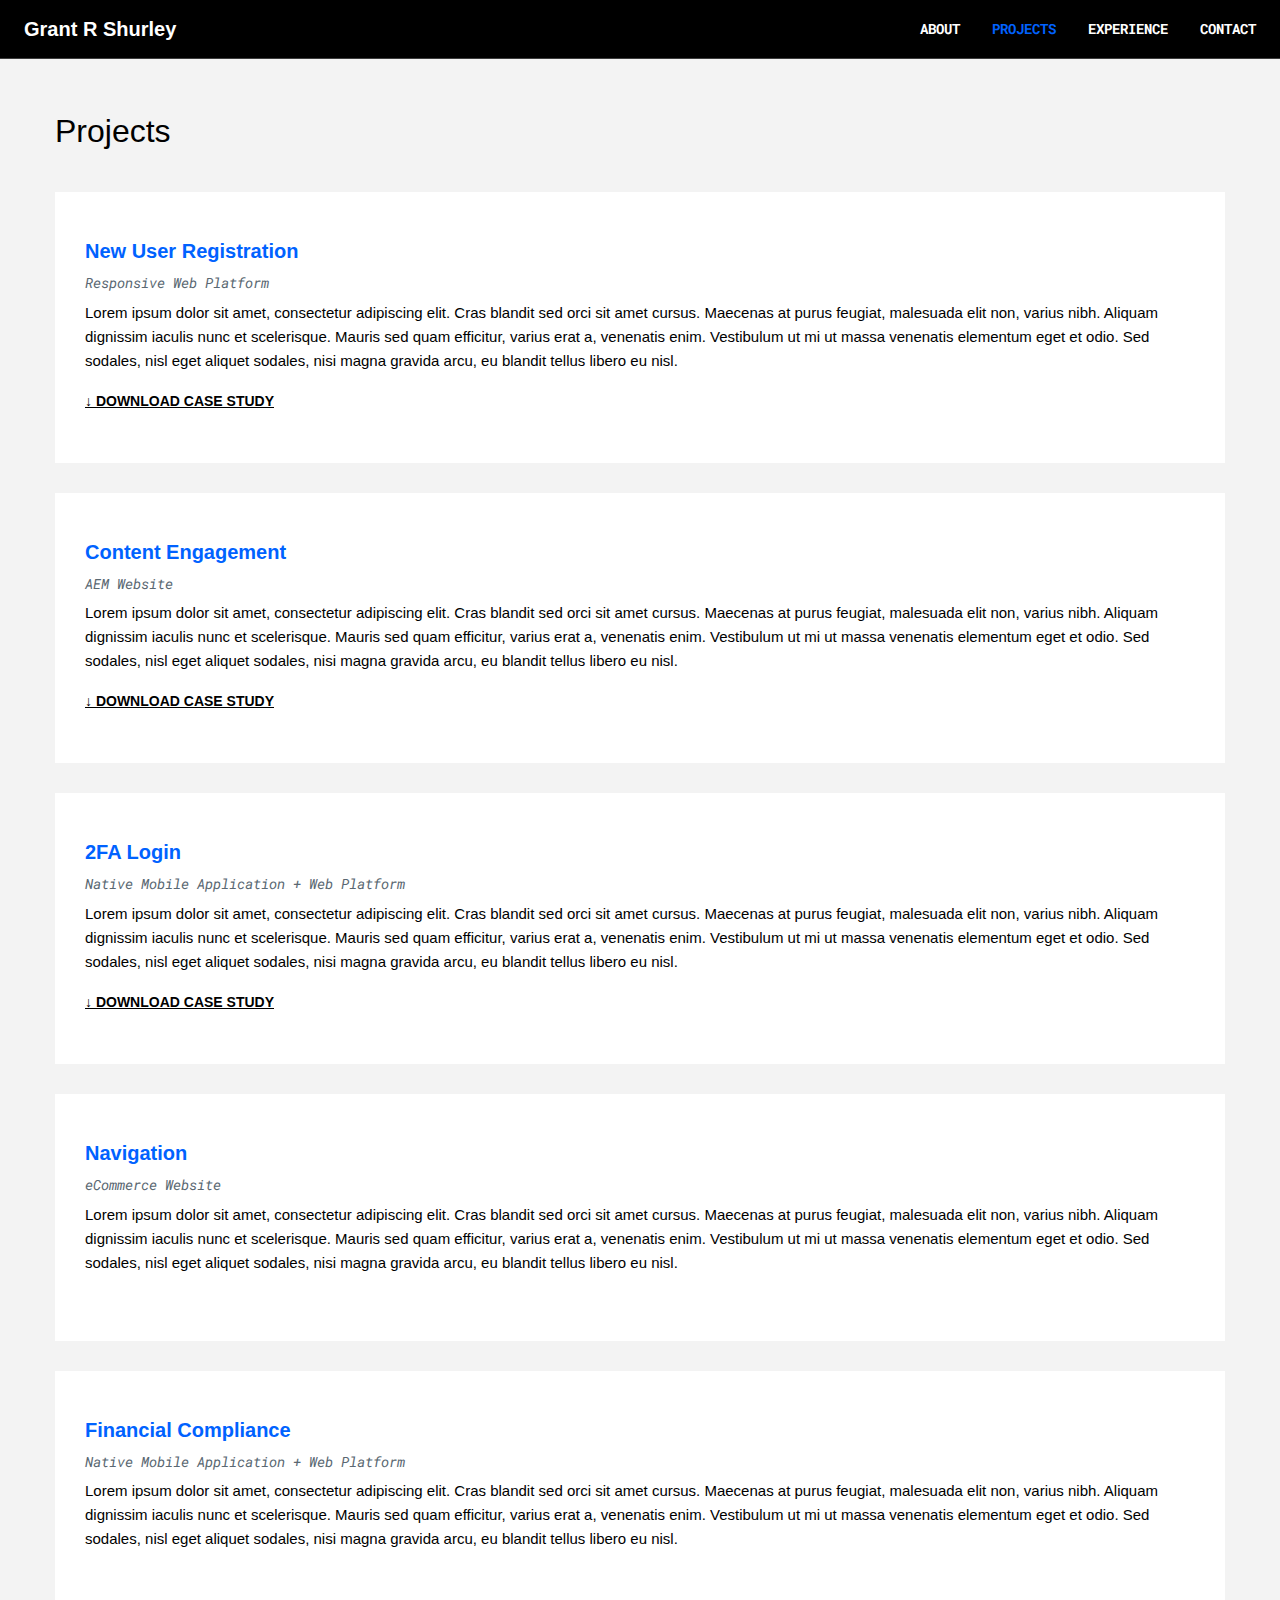
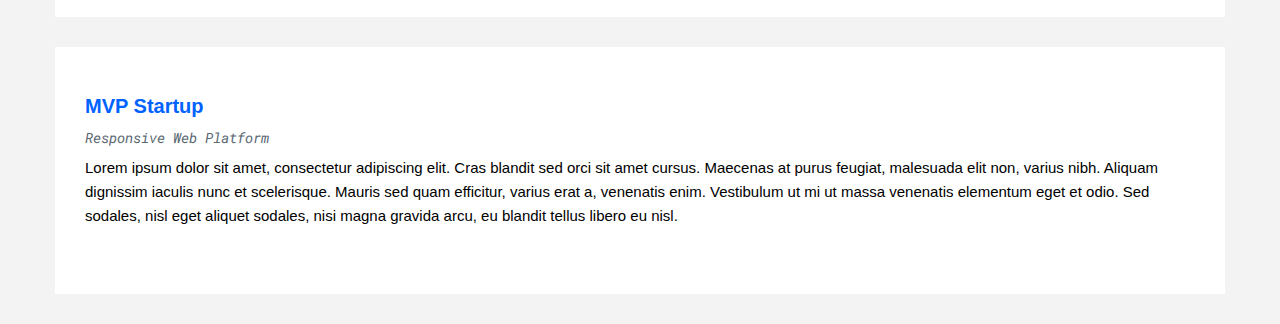
==== sandbox/index.html @ c6038371 "v4.5.5" ====
<!doctype html>
<html class="no-js" lang="en" dir="ltr">
  <head>
    <meta charset="utf-8">
    <meta http-equiv="x-ua-compatible" content="ie=edge">
    <meta name="viewport" content="width=device-width, initial-scale=1.0">
    <title>Grant R Shurley</title>
    <link rel="stylesheet" href="css/foundation.css">
    <link rel="stylesheet" href="css/app.css">
    <link rel="stylesheet" href="css/grant.css">
  </head>
  <body>

    <div class="top-bar">

      <div class="top-bar-left">
        <ul class="menu">
            <li class="menu-text" id="name">Grant R Shurley</li>
        </ul>
      </div>

      <div class="top-bar-right">
        <ul class="menu">
            <li><a href="#">About</a></li>
            <li ><a href="#" class="nav-active">Projects</a></li>
            <li><a href="#">Experience</a></li>
            <li><a href="#">Contact</a></li>
        </ul>
      </div>

    </div>

    <div class="grid-container">
      <div class="grid-x grid-padding-x"></div>

      <div class="row">
      <div class="large-9 cell">
        <div id="headline"><h1>Projects</h1></div>
      </div>
      </div>

        <div class="row">
        <div class="large-9 cell">
            <div class="text-container" id="project-row-download">
                     <h2>New User Registration</h2>
                     <h4>Responsive Web Platform</h4>
                     <p>Lorem ipsum dolor sit amet, consectetur adipiscing elit. Cras blandit sed orci sit amet cursus.
                       Maecenas at purus feugiat, malesuada elit non, varius nibh. Aliquam dignissim iaculis nunc et scelerisque.
                       Mauris sed quam efficitur, varius erat a, venenatis enim. Vestibulum ut mi ut massa venenatis elementum eget
                       et odio. Sed sodales, nisl eget aliquet sodales, nisi magna gravida arcu, eu blandit tellus libero eu nisl. </p>
                     <a href="public/GRS_Resume-2018-10.pdf" target="_blank"><hlink3>↓ Download Case Study</hlink3></a>
            </div>
            <div class="text-container" id="project-row-download">
                     <h2>Content Engagement</h2>
                     <h4>AEM Website</h4>
                     <p>Lorem ipsum dolor sit amet, consectetur adipiscing elit. Cras blandit sed orci sit amet cursus.
                       Maecenas at purus feugiat, malesuada elit non, varius nibh. Aliquam dignissim iaculis nunc et scelerisque.
                       Mauris sed quam efficitur, varius erat a, venenatis enim. Vestibulum ut mi ut massa venenatis elementum eget
                       et odio. Sed sodales, nisl eget aliquet sodales, nisi magna gravida arcu, eu blandit tellus libero eu nisl. </p>
                     <a href="public/GRS_Resume-2018-10.pdf" target="_blank"><hlink3>↓ Download Case Study</hlink3></a>
            </div>
            <div class="text-container" id="project-row-download">
                     <h2>2FA Login</h2>
                     <h4>Native Mobile Application + Web Platform</h4>
                     <p>Lorem ipsum dolor sit amet, consectetur adipiscing elit. Cras blandit sed orci sit amet cursus.
                       Maecenas at purus feugiat, malesuada elit non, varius nibh. Aliquam dignissim iaculis nunc et scelerisque.
                       Mauris sed quam efficitur, varius erat a, venenatis enim. Vestibulum ut mi ut massa venenatis elementum eget
                       et odio. Sed sodales, nisl eget aliquet sodales, nisi magna gravida arcu, eu blandit tellus libero eu nisl. </p>
                     <a href="public/GRS_Resume-2018-10.pdf" target="_blank" ><hlink3>↓ Download Case Study</hlink3></a>
            </div>
            <div class="text-container" id="project-row-download">
                     <h2>Navigation</h2>
                     <h4>eCommerce Website</h4>
                     <p>Lorem ipsum dolor sit amet, consectetur adipiscing elit. Cras blandit sed orci sit amet cursus.
                       Maecenas at purus feugiat, malesuada elit non, varius nibh. Aliquam dignissim iaculis nunc et scelerisque.
                       Mauris sed quam efficitur, varius erat a, venenatis enim. Vestibulum ut mi ut massa venenatis elementum eget
                       et odio. Sed sodales, nisl eget aliquet sodales, nisi magna gravida arcu, eu blandit tellus libero eu nisl. </p>
            </div>
            <div class="text-container" id="project-row-download">
                     <h2>Financial Compliance</h2>
                     <h4>Native Mobile Application + Web Platform</h4>
                     <p>Lorem ipsum dolor sit amet, consectetur adipiscing elit. Cras blandit sed orci sit amet cursus.
                       Maecenas at purus feugiat, malesuada elit non, varius nibh. Aliquam dignissim iaculis nunc et scelerisque.
                       Mauris sed quam efficitur, varius erat a, venenatis enim. Vestibulum ut mi ut massa venenatis elementum eget
                       et odio. Sed sodales, nisl eget aliquet sodales, nisi magna gravida arcu, eu blandit tellus libero eu nisl. </p>
            </div>
            <div class="text-container" id="project-row-download">
                     <h2>MVP Startup</h2>
                     <h4>Responsive Web Platform</h4>
                     <p>Lorem ipsum dolor sit amet, consectetur adipiscing elit. Cras blandit sed orci sit amet cursus.
                       Maecenas at purus feugiat, malesuada elit non, varius nibh. Aliquam dignissim iaculis nunc et scelerisque.
                       Mauris sed quam efficitur, varius erat a, venenatis enim. Vestibulum ut mi ut massa venenatis elementum eget
                       et odio. Sed sodales, nisl eget aliquet sodales, nisi magna gravida arcu, eu blandit tellus libero eu nisl. </p>
            </div>
        </div>


    <script src="js/vendor/jquery.js"></script>
    <script src="js/vendor/what-input.js"></script>
    <script src="js/vendor/foundation.js"></script>
    <script src="js/app.js"></script>
  </body>
</html>
---- sandbox/css/grant.css ----
@import url('https://rsms.me/inter/inter-ui.css');
@import url('https://fonts.googleapis.com/css?family=Roboto+Mono');



#headline {
  padding-top: 50px;
  padding-bottom: 30px;
}


.top-bar {
  background: #000;
  border-bottom: 1px;
  border-bottom-style: solid;
  color: #3d3d3d;
}

.top-bar ul {
    background: #000;
}

ul {
  color: #0062ff;
  font-size: 20px;
  font-family: 'Inter UI', sans-serif;
  font-weight: bold;

}

#name {
      color: #fff;
}

.text-container {
      background: #fff;
      border: 30px;
      border-style: solid;
      color: #fff;
      margin-bottom: 30px;
      padding-top: 15px;
      padding-bottom: 20px;
}



a {
  color: #fff;
  font-size: 14px;
  font-family: 'Roboto Mono', monospace;
  font-weight: normal;
  text-transform: uppercase;
  font-weight: 900;
}

a:hover {
  color: #0062ff;
}

a:focus {
    color: #0062ff;
}

.nav-active {
  color: #0062ff;

}

#hidden {
  display: none;
}

#hidden-button {
  display: block;
  padding-left: 15px;
  margin-bottom: 50px;
}

body {
	background-color: #f3f3f3;
}

svg {
	fill: #152935;
	-webkit-transition: ease 0.2s;
	 transition: ease 0.2s;
}

svg:hover {
  fill: #0062ff;
}


div.top {
  display: block;
  width: 100%;
  padding-top: 7%;s
}

div.arrow {
  padding-top: 3%
}

div.blue {
  background-color: #f4f7fb;
  padding-bottom: 10%;
}

h1 {
  color: #000;
  font-size: 32px;
  font-family: 'Inter UI', sans-serif;
	font-weight: normal;
}

h1 strong {
  color: #0062ff;
}

h2 {
  color: #0062ff;
  font-size: 20px;
  font-family: 'Inter UI', sans-serif;
	font-weight: bold;
}

hlink {
  color: #000;
  font-size: 20px;
  font-family: 'Inter UI', sans-serif;
  font-weight: bold;
  text-decoration: underline;
}

hlink:hover {
  color: #0062ff;
	-webkit-transition: ease 0.2s;
	 transition: ease 0.2s;
}

hlink2 {
  color: #5a6872;
  font-size: 14px;
  font-family: 'Inter UI', sans-serif;
  font-weight: normal;
  margin-top: -20px;
}

hlink2:hover {
  color: #0062ff;
	-webkit-transition: ease 0.2s;
	 transition: ease 0.2s;
}

hlink3 {
  color: #000;
  font-size: 14px;
  font-family: 'Inter UI', sans-serif;
  font-weight: bold;
  text-decoration: underline;
}

hlink3:hover {
  color: #0062ff;
	-webkit-transition: ease 0.2s;
	 transition: ease 0.2s;
}


#exp-row {
  margin-top: 0px;
}


h3 {
  color: #5a6872;
  font-size: 18px;
  font-family: 'Roboto Mono', monospace;
  line-height: 32px;
}

h4 {
  color: #5a6872;
  font-size: 14px;
  font-family: 'Roboto Mono', monospace;
  font-style: italic;
}

h5 {
  color: #0062ff;
  font-size: 14px;
  font-family: 'Roboto Mono', monospace;
  text-transform: uppercase;
  font-weight: 900;
}

h6 {
  color: #5a6872;
  font-size: 12px;
  font-family: 'Roboto Mono', monospace;
  font-weight: 900;
}

p {
  color: #000;
  font-size: 15px;
  font-family: 'Inter UI', sans-serif;
}

#resumedetails {
    margin-left: 0;
    list-style-type: none;
    color: #152935;
    font-size: 14px;
    font-family: 'Inter UI', sans-serif;
}

#partnerlogo {
  Fill: #5a6872;
}


#text-row {
  padding-bottom: 45px;
}

#text-row-exp {
  margin-bottom: 50px;
}

#text-row-headline {
  padding-top: 5%;
}

#project-row  {
  padding-bottom: 50px;
}

#project-row-download {
}

#text-row-top {
  padding-top: 3%;
  padding-bottom: 3%;
}

#text-row-sub {
  padding-top: 30px;
  padding-bottom: 30px;
}

#text-row-blank {
  padding-top: 50px;
}


.read-more {
  color: #649fff
}
.read-more:hover {
  color: #152935;
  -webkit-transition: ease 0.2s;
   transition: ease 0.2s;
}

.spacer {
  margin-top: 5%;
}

.bottom-spacer {
  margin-bottom: 5%;
}

.top-content-spacer {
  margin-top: 30px;
}

#contact {
    margin-top: 10%;
    margin-bottom: 10%;
}

#contact-button {
  height: 45px;
  background: #649fff;
  width: 170px;
  color: #152935;
  text-transform: uppercase;
  text-align: center;
  font-size: 14px;
  font-family: 'Inter UI', sans-serif;
	font-weight: bold;
	-webkit-transition: ease 0.2s;
	 transition: ease 0.2s;
}

#contact-button:hover {
	background: #152935;
	color: #152935;
	-webkit-transition: ease 0.2s;
	 transition: ease 0.2s;
}

#learn-button {
  margin-top: 45px;
  margin-bottom: 10%;
  height: 45px;
  background: #152935;
	box-shadow: inset 0 0 0 3px #0020ff;
  width: 170px;
  color: #0020ff;
  text-transform: uppercase;
  text-align: center;
  font-size: 14px;
  font-family: DINPro-Bold;
	-webkit-transition: ease 0.2s;
	 transition: ease 0.2s;
}

#learn-button:hover {
	background: #1c1c1c;
	box-shadow: inset 0 0 0 3px #1c1c1c;
	-webkit-transition:  0.2s;
	 transition: ease 0.2s;
	 color: #152935;
}

#footer-text {
  margin-bottom: : 10%;
  text-align: left;;
}

@media print, screen and (max-width: 1000px) {


  #hidden-button {
    padding-left: 0px;
  }


.row {
  padding-left: 3%;
  padding-right: 3%;
}


  #footer-text {
    text-align: left;}
  h1 {
    font-size: 32px;
    }
    #text-row {
      padding-bottom: 5%;
    }
    #text-row-top {
      padding-top: 3%;
    }
    #text-row-exp {
      padding-bottom: 20px;
    }
    #text-row-sub {
      padding-bottom: 30px;
    }
    #contact-button {
      margin-top: 10%;
      margin-bottom: 15%;}

      #text-row-blank {
        display: none;
      }
      #exp-col{
        display: none;
      }

      #mobile-hide {
        display: none;
      }
  }




	div.middle {
	  height: 10px;
	  width: 100%;
		background-color: #9599B5;
	  xbackground-image: linear-gradient( 45deg, #649fff 0%, #5000ff 30%, #000 82%, #000 100%);
	}
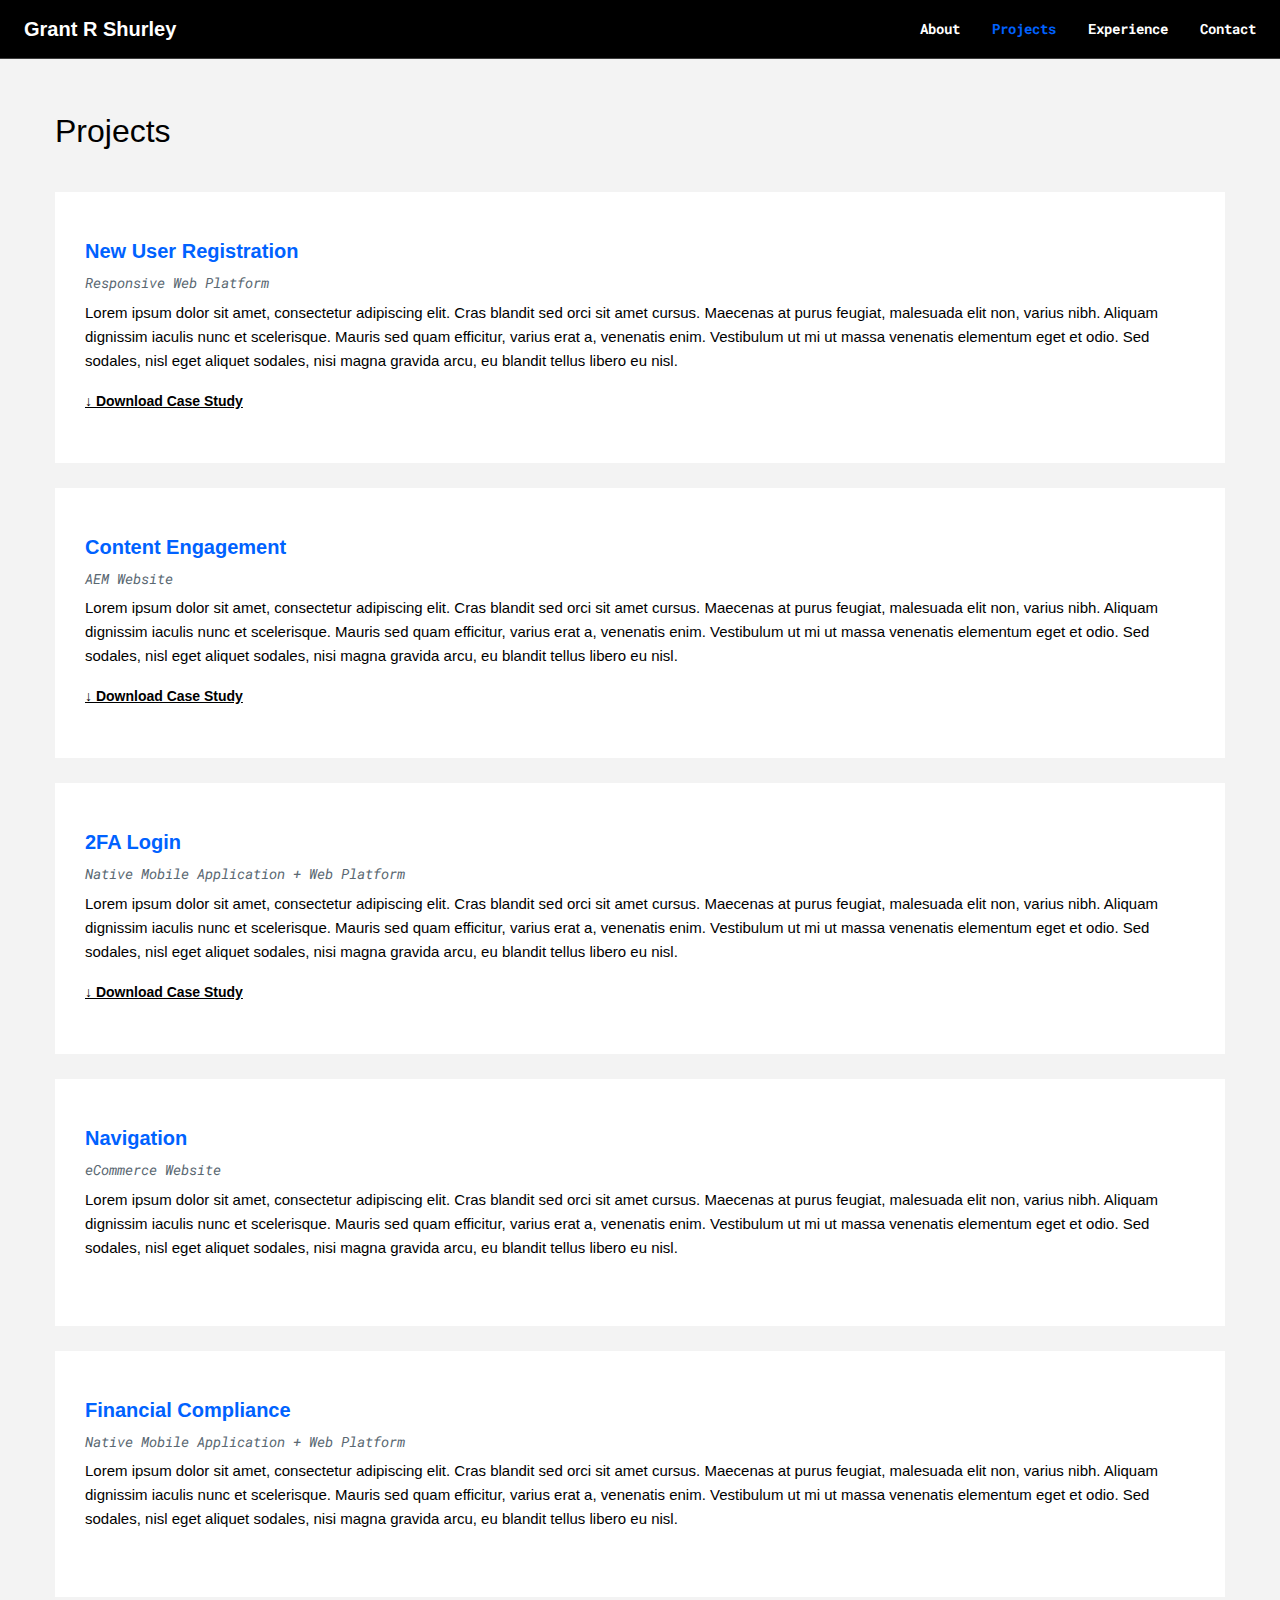
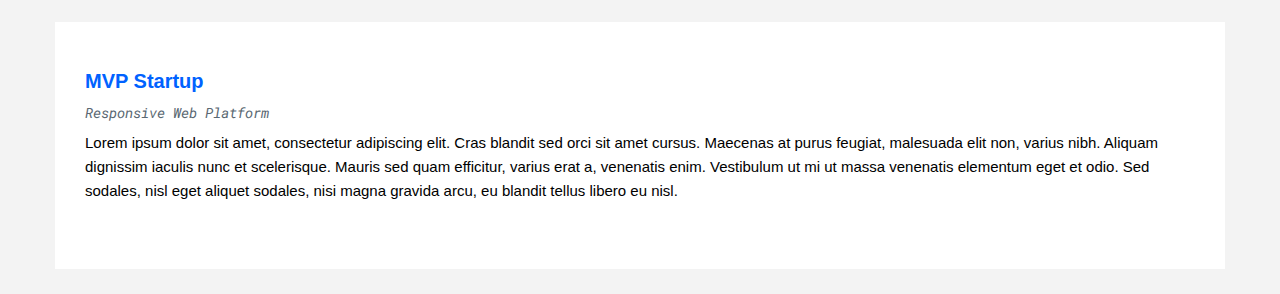
==== commit ec5b0c81: "v4.5.7" ====
--- a/sandbox/index.html
+++ b/sandbox/index.html
@@ -29,6 +29,8 @@
       </div>
 
     </div>
+
+    <div class="main-container">
 
     <div class="grid-container">
       <div class="grid-x grid-padding-x"></div>
@@ -94,6 +96,8 @@
             </div>
         </div>
 
+      </div>
+
 
     <script src="js/vendor/jquery.js"></script>
     <script src="js/vendor/what-input.js"></script>
--- a/sandbox/css/grant.css
+++ b/sandbox/css/grant.css
@@ -32,12 +32,14 @@
       color: #fff;
 }
 
+
+
 .text-container {
       background: #fff;
       border: 30px;
       border-style: solid;
       color: #fff;
-      margin-bottom: 30px;
+      margin-bottom: 25px;
       padding-top: 15px;
       padding-bottom: 20px;
 }
@@ -49,7 +51,6 @@
   font-size: 14px;
   font-family: 'Roboto Mono', monospace;
   font-weight: normal;
-  text-transform: uppercase;
   font-weight: 900;
 }
 
@@ -81,7 +82,7 @@
 }
 
 svg {
-	fill: #152935;
+	fill: #fff;
 	-webkit-transition: ease 0.2s;
 	 transition: ease 0.2s;
 }
@@ -98,12 +99,12 @@
 }
 
 div.arrow {
-  padding-top: 3%
+  padding-top: 3%;
+  padding-bottom: 100px;
 }
 
 div.blue {
-  background-color: #f4f7fb;
-  padding-bottom: 10%;
+  background-color: #000;
 }
 
 h1 {
@@ -116,6 +117,11 @@
 h1 strong {
   color: #0062ff;
 }
+
+body.about {
+  background-color: #000;
+}
+
 
 h2 {
   color: #0062ff;
